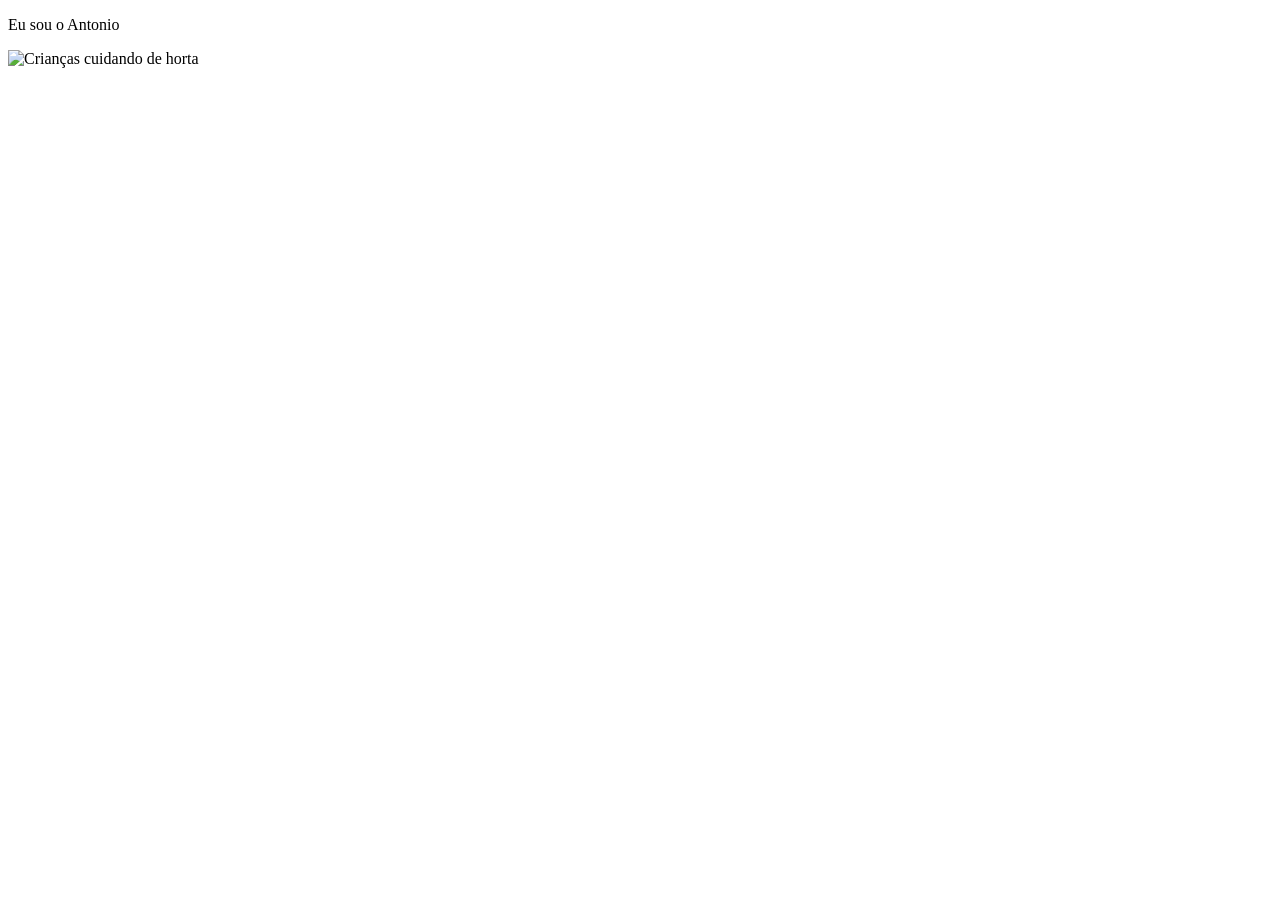
==== index.html @ 40dea9a3 "inicio" ====
<!DOCTYPE html>
<html lang="en">

<head>
    <meta charset="UTF-8">
    <meta name="viewport" content="width=device-width, initial-scale=1.0">
    <title>Document</title>
    
</head>

<body>

    <p> Eu sou o Antonio   </p>
    
    <img src="img/CriancaNaHorta.jpg" alt="Crianças cuidando de horta">



</body>


</html>
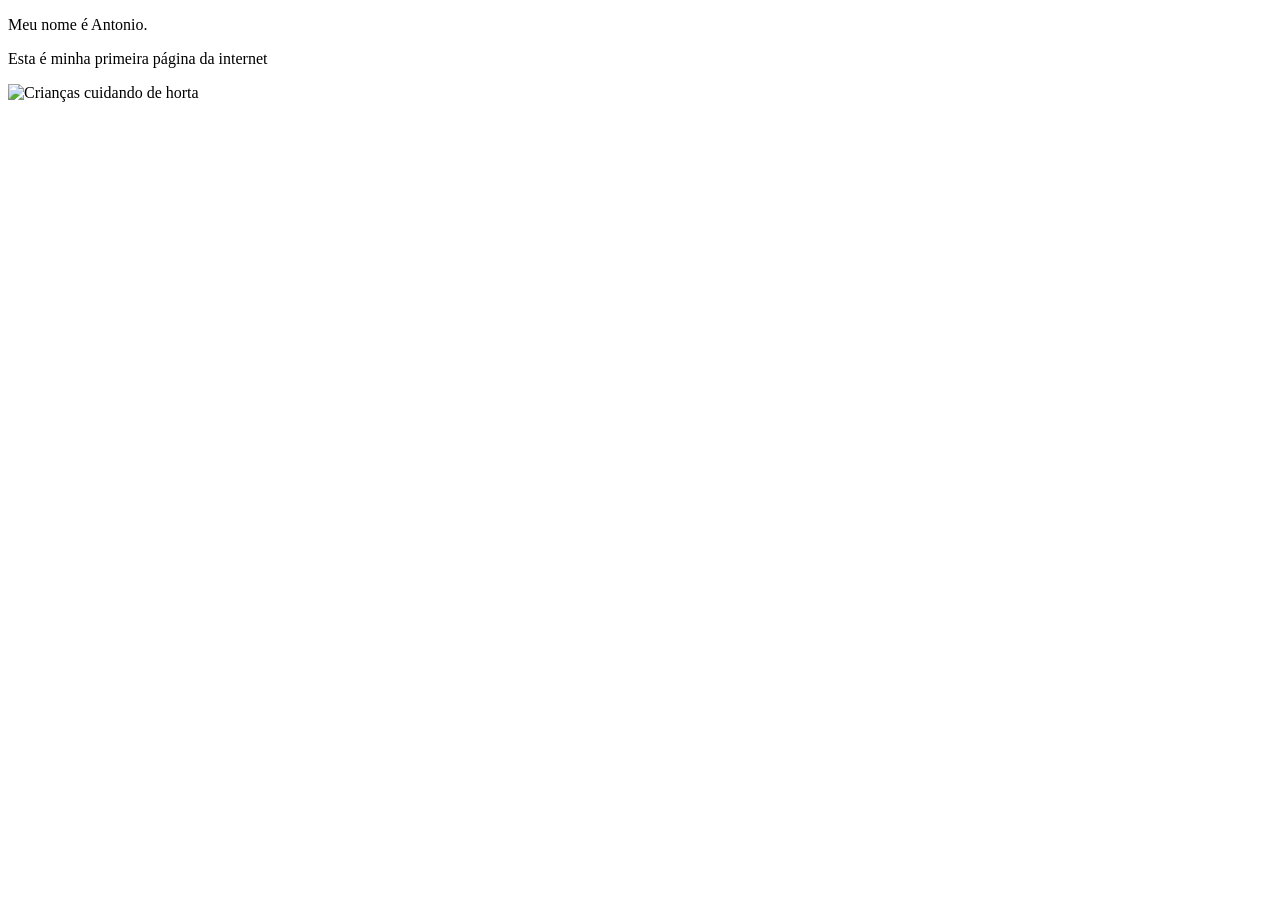
==== commit b2053bea: "." ====
--- a/index.html
+++ b/index.html
@@ -10,8 +10,18 @@
 
 <body>
 
-    <p> Eu sou o Antonio   </p>
+    <p> Meu nome é Antonio.   </p>
+
+    <p> Esta é minha primeira página da internet       </p>
+
+
+
+
+
+
+
     
+
     <img src="img/CriancaNaHorta.jpg" alt="Crianças cuidando de horta">
 
 
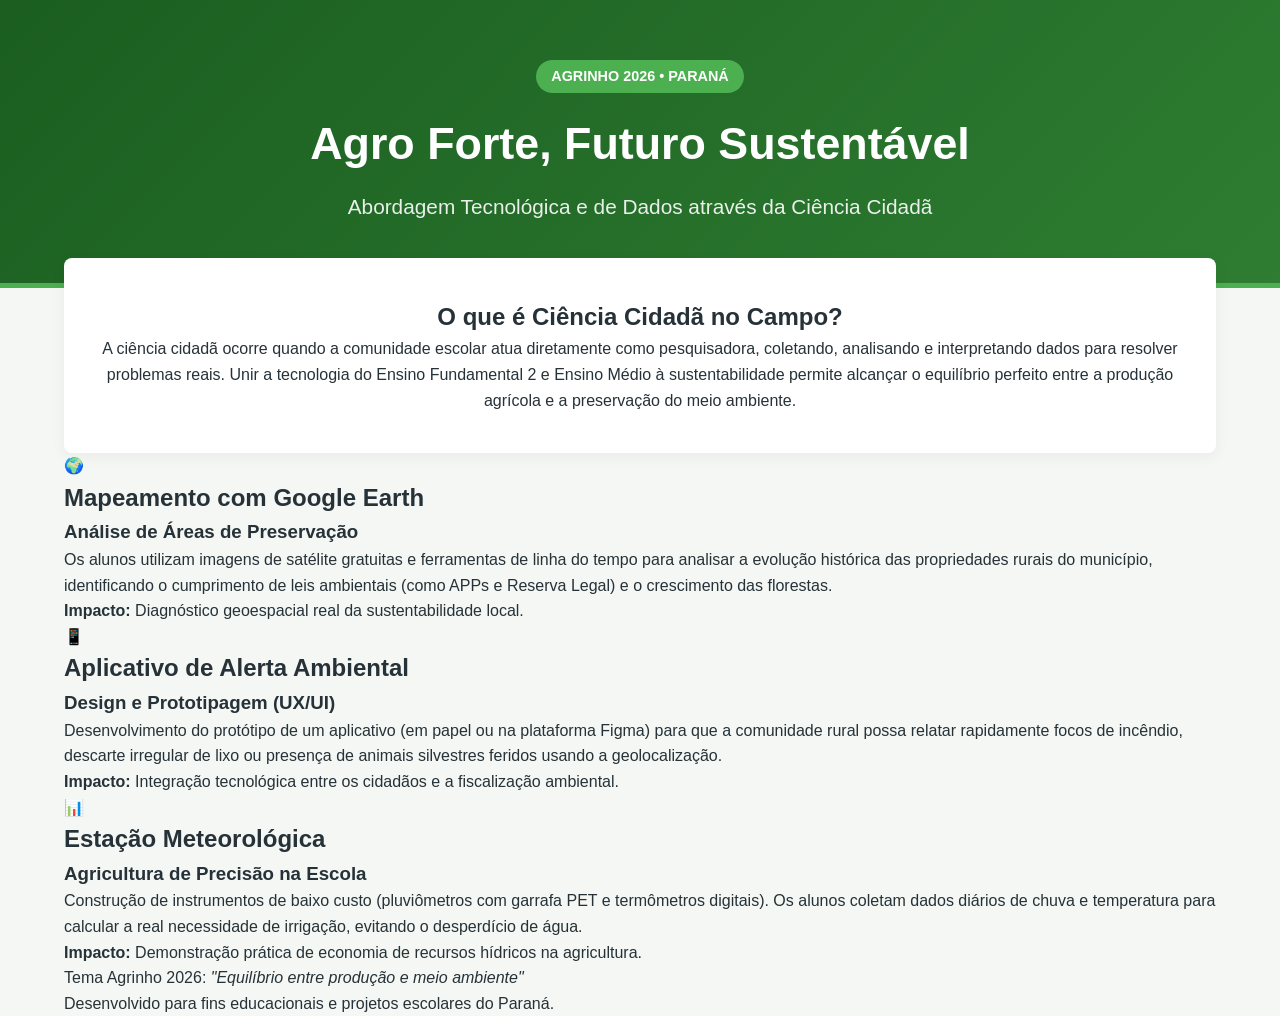
==== commit f76a66ca: "kk" ====
--- a/index.html
+++ b/index.html
@@ -1,32 +1,60 @@
 <!DOCTYPE html>
-<html lang="en">
-
+<html lang="pt-BR">
 <head>
     <meta charset="UTF-8">
     <meta name="viewport" content="width=device-width, initial-scale=1.0">
-    <title>Document</title>
-    
+    <title>Ciência Cidadã no Agro - Agrinho 2026</title>
+    <link rel="stylesheet" href="style.css">
 </head>
-
 <body>
 
-    <p> Meu nome é Antonio.   </p>
+    <header class="main-header">
+        <div class="container">
+            <span class="badge">Agrinho 2026 • Paraná</span>
+            <h1>Agro Forte, Futuro Sustentável</h1>
+            <p class="subtitle">Abordagem Tecnológica e de Dados através da Ciência Cidadã</p>
+        </div>
+    </header>
 
-    <p> Esta é minha primeira página da internet       </p>
+    <section class="intro-section container">
+        <h2>O que é Ciência Cidadã no Campo?</h2>
+        <p>A ciência cidadã ocorre quando a comunidade escolar atua diretamente como pesquisadora, coletando, analisando e interpretando dados para resolver problemas reais. Unir a tecnologia do Ensino Fundamental 2 e Ensino Médio à sustentabilidade permite alcançar o equilíbrio perfeito entre a produção agrícola e a preservação do meio ambiente.</p>
+    </section>
 
+    <main class="projects-section container">
+        
+        <article class="project-card">
+            <div class="card-icon">🌍</div>
+            <h2>Mapeamento com Google Earth</h2>
+            <h3>Análise de Áreas de Preservação</h3>
+            <p>Os alunos utilizam imagens de satélite gratuitas e ferramentas de linha do tempo para analisar a evolução histórica das propriedades rurais do município, identificando o cumprimento de leis ambientais (como APPs e Reserva Legal) e o crescimento das florestas.</p>
+            <div class="impacto"><strong>Impacto:</strong> Diagnóstico geoespacial real da sustentabilidade local.</div>
+        </article>
 
+        <article class="project-card">
+            <div class="card-icon">📱</div>
+            <h2>Aplicativo de Alerta Ambiental</h2>
+            <h3>Design e Prototipagem (UX/UI)</h3>
+            <p>Desenvolvimento do protótipo de um aplicativo (em papel ou na plataforma Figma) para que a comunidade rural possa relatar rapidamente focos de incêndio, descarte irregular de lixo ou presença de animais silvestres feridos usando a geolocalização.</p>
+            <div class="impacto"><strong>Impacto:</strong> Integração tecnológica entre os cidadãos e a fiscalização ambiental.</div>
+        </article>
 
+        <article class="project-card">
+            <div class="card-icon">📊</div>
+            <h2>Estação Meteorológica</h2>
+            <h3>Agricultura de Precisão na Escola</h3>
+            <p>Construção de instrumentos de baixo custo (pluviômetros com garrafa PET e termômetros digitais). Os alunos coletam dados diários de chuva e temperatura para calcular a real necessidade de irrigação, evitando o desperdício de água.</p>
+            <div class="impacto"><strong>Impacto:</strong> Demonstração prática de economia de recursos hídricos na agricultura.</div>
+        </article>
 
+    </main>
 
-
-
-    
-
-    <img src="img/CriancaNaHorta.jpg" alt="Crianças cuidando de horta">
-
-
+    <footer class="main-footer">
+        <div class="container">
+            <p>Tema Agrinho 2026: <em>"Equilíbrio entre produção e meio ambiente"</em></p>
+            <p>Desenvolvido para fins educacionais e projetos escolares do Paraná.</p>
+        </div>
+    </footer>
 
 </body>
-
-
 </html>
--- a/style.css
+++ b/style.css
@@ -0,0 +1,74 @@
+/* Configurações Gerais e Cores */
+:root {
+    --primary-color: #2e7d32;     /* Verde Escuro (Agro/Natureza) */
+    --secondary-color: #4caf50;   /* Verde Claro */
+    --accent-color: #d32f2f;      /* Vermelho para Alertas/Destaques */
+    --text-dark: #263238;         /* Cinza Escuro para textos */
+    --bg-light: #f4f7f4;          /* Fundo acinzentado esverdeado leve */
+    --white: #ffffff;
+}
+
+* {
+    margin: 0;
+    padding: 0;
+    box-sizing: border-box;
+}
+
+body {
+    font-family: 'Segoe UI', Tahoma, Geneva, Verdana, sans-serif;
+    line-height: 1.6;
+    background-color: var(--bg-light);
+    color: var(--text-dark);
+}
+
+.container {
+    width: 90%;
+    max-width: 1200px;
+    margin: 0 auto;
+}
+
+/* Cabeçalho / Banner */
+.main-header {
+    background: linear-gradient(135deg, #1b5e20 0%, #2e7d32 100%);
+    color: var(--white);
+    padding: 60px 0;
+    text-align: center;
+    border-bottom: 5px solid var(--secondary-color);
+}
+
+.main-header h1 {
+    font-size: 2.8rem;
+    margin-bottom: 10px;
+    font-weight: 800;
+}
+
+.main-header .subtitle {
+    font-size: 1.3rem;
+    opacity: 0.9;
+    max-width: 700px;
+    margin: 0 auto;
+}
+
+.badge {
+    background-color: var(--secondary-color);
+    color: var(--white);
+    padding: 5px 15px;
+    border-radius: 20px;
+    font-size: 0.9rem;
+    text-transform: uppercase;
+    font-weight: bold;
+    display: inline-block;
+    margin-bottom: 15px;
+}
+
+/* Introdução */
+.intro-section {
+    padding: 40px 20px;
+    background: var(--white);
+    margin-top: -30px;
+    border-radius: 8px;
+    box-shadow: 0 4px 15px rgba(0,0,0,0.05);
+    text-align: center;
+}
+
+.intro-section
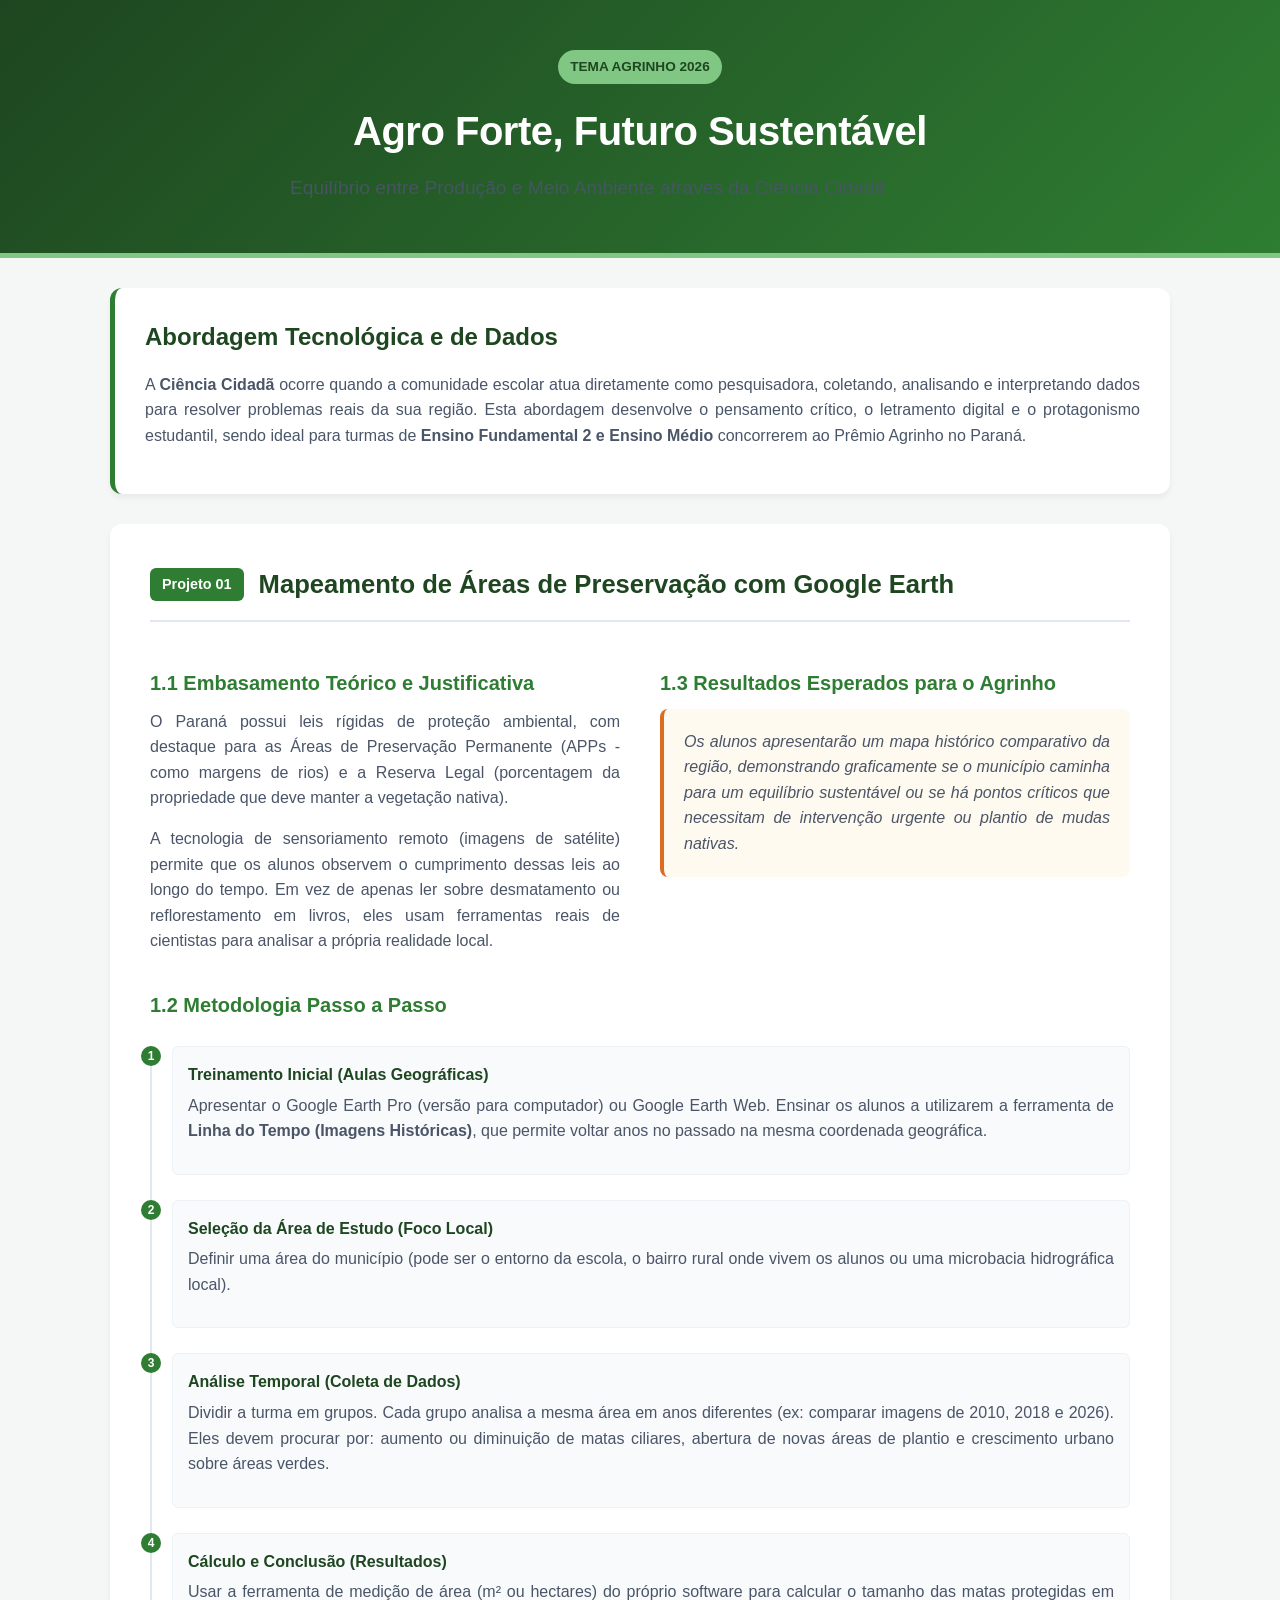
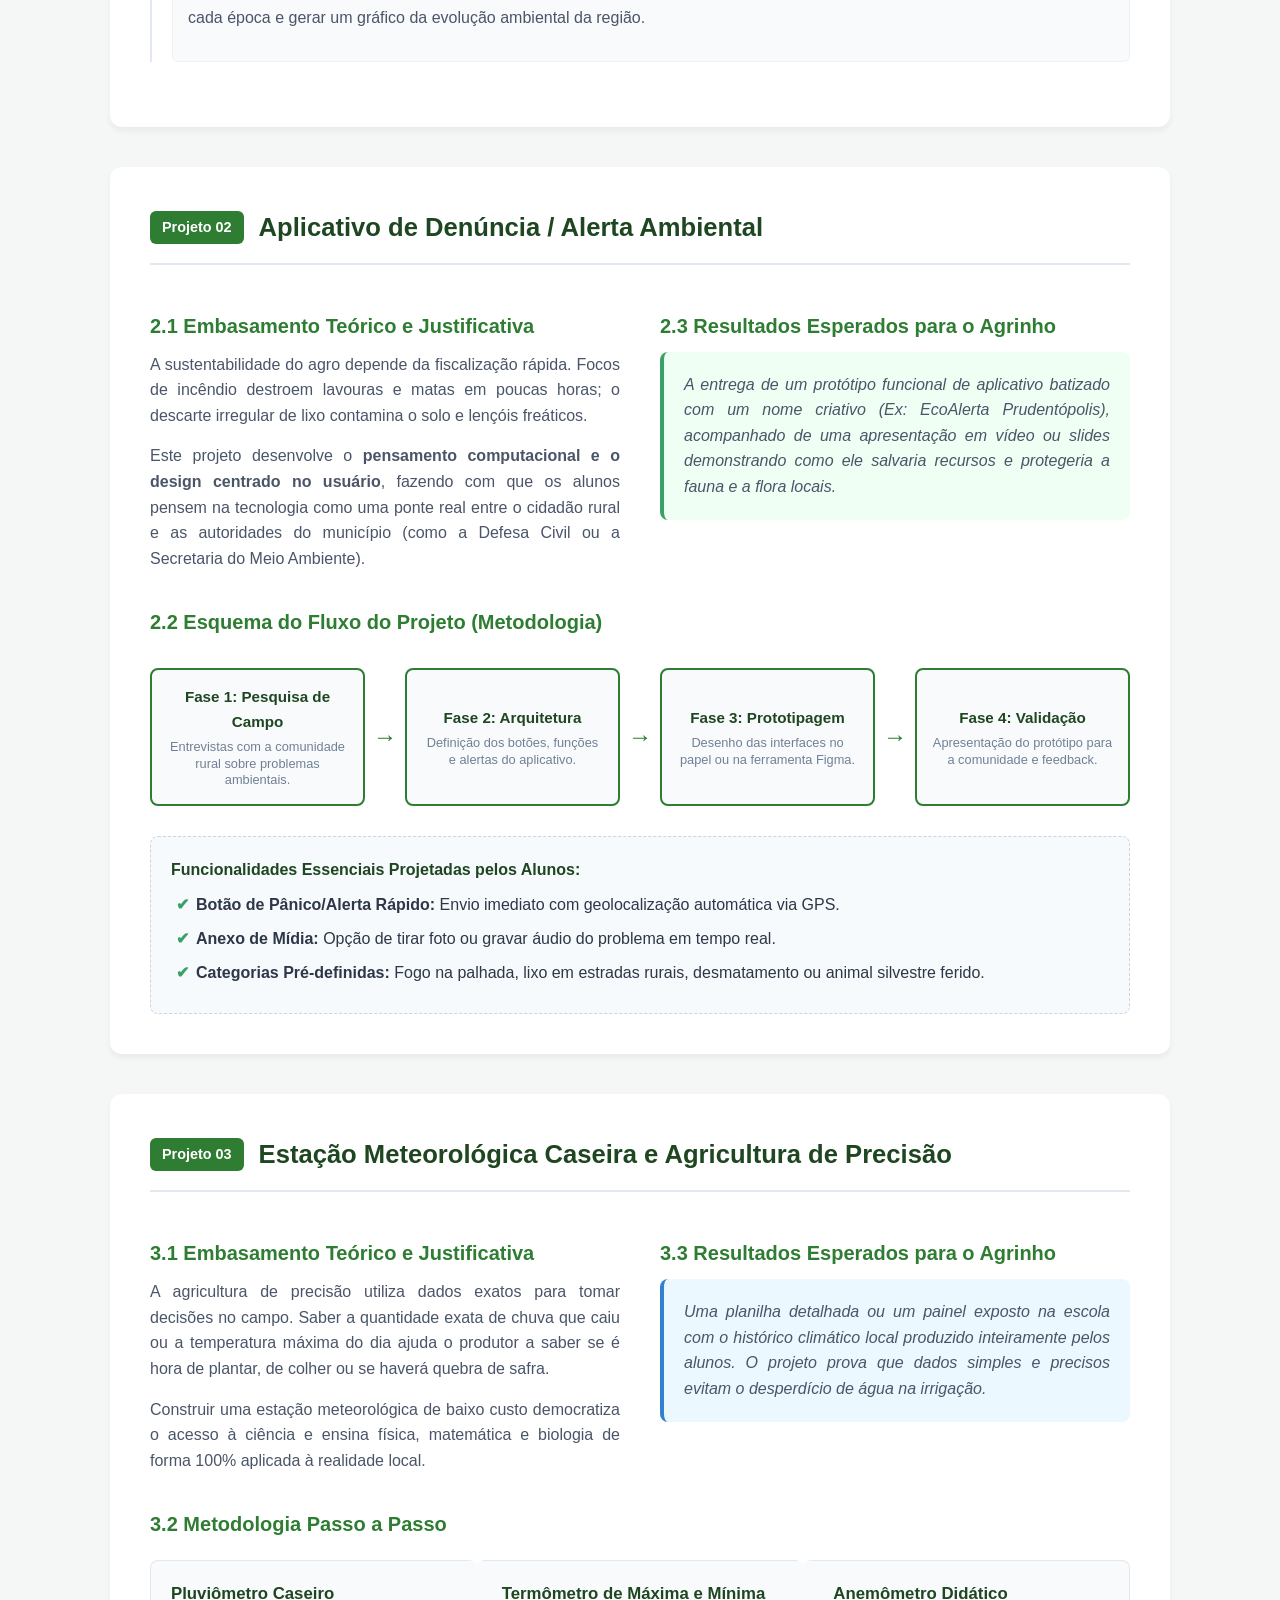
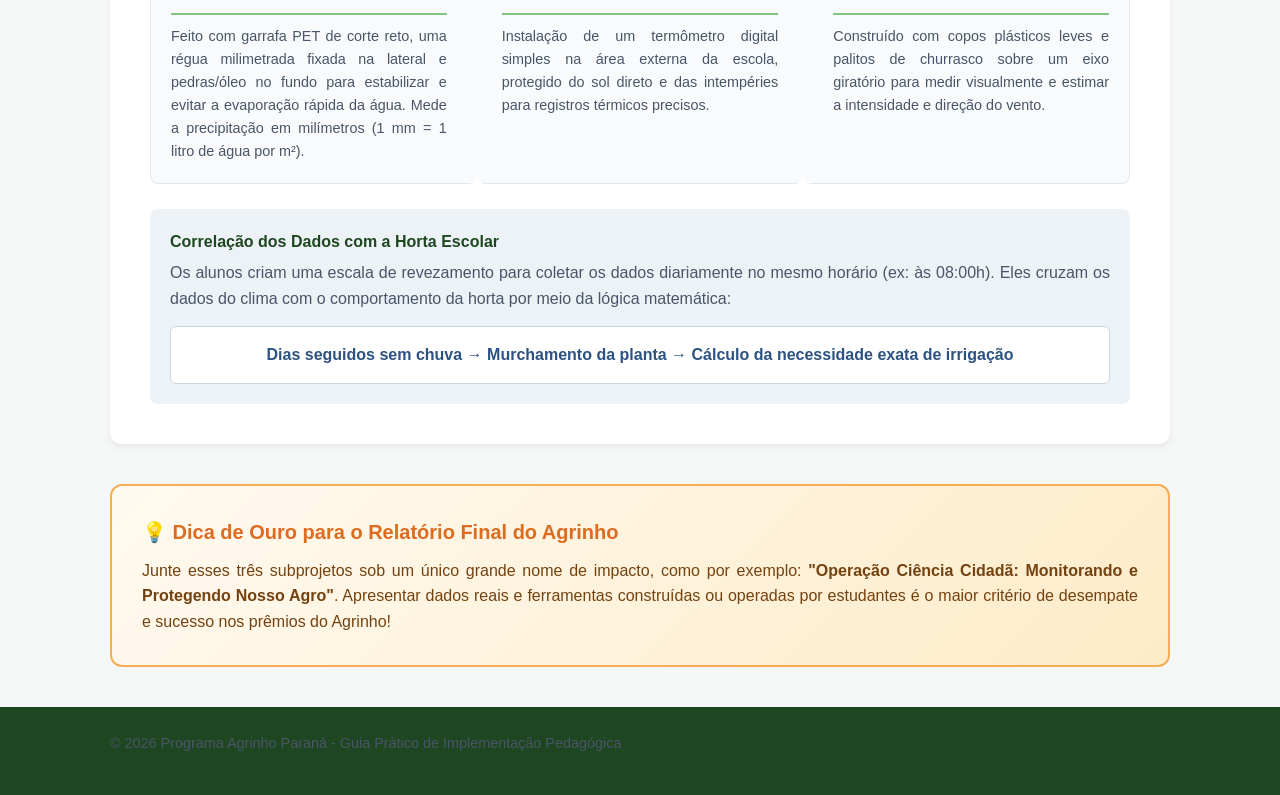
==== commit c4b95907: "mm" ====
--- a/index.html
+++ b/index.html
@@ -3,56 +3,189 @@
 <head>
     <meta charset="UTF-8">
     <meta name="viewport" content="width=device-width, initial-scale=1.0">
-    <title>Ciência Cidadã no Agro - Agrinho 2026</title>
+    <title>Ciência Cidadã no Agrinho 2026 - Paraná</title>
     <link rel="stylesheet" href="style.css">
 </head>
 <body>
 
-    <header class="main-header">
+    <header>
         <div class="container">
-            <span class="badge">Agrinho 2026 • Paraná</span>
+            <span class="badge">Tema Agrinho 2026</span>
             <h1>Agro Forte, Futuro Sustentável</h1>
-            <p class="subtitle">Abordagem Tecnológica e de Dados através da Ciência Cidadã</p>
+            <p class="subtitle">Equilíbrio entre Produção e Meio Ambiente através da Ciência Cidadã</p>
         </div>
     </header>
 
-    <section class="intro-section container">
-        <h2>O que é Ciência Cidadã no Campo?</h2>
-        <p>A ciência cidadã ocorre quando a comunidade escolar atua diretamente como pesquisadora, coletando, analisando e interpretando dados para resolver problemas reais. Unir a tecnologia do Ensino Fundamental 2 e Ensino Médio à sustentabilidade permite alcançar o equilíbrio perfeito entre a produção agrícola e a preservação do meio ambiente.</p>
-    </section>
+    <main class="container">
+        <section class="intro-card">
+            <h2>Abordagem Tecnológica e de Dados</h2>
+            <p>A <strong>Ciência Cidadã</strong> ocorre quando a comunidade escolar atua diretamente como pesquisadora, coletando, analisando e interpretando dados para resolver problemas reais da sua região. Esta abordagem desenvolve o pensamento crítico, o letramento digital e o protagonismo estudantil, sendo ideal para turmas de <strong>Ensino Fundamental 2 e Ensino Médio</strong> concorrerem ao Prêmio Agrinho no Paraná.</p>
+        </section>
 
-    <main class="projects-section container">
-        
-        <article class="project-card">
-            <div class="card-icon">🌍</div>
-            <h2>Mapeamento com Google Earth</h2>
-            <h3>Análise de Áreas de Preservação</h3>
-            <p>Os alunos utilizam imagens de satélite gratuitas e ferramentas de linha do tempo para analisar a evolução histórica das propriedades rurais do município, identificando o cumprimento de leis ambientais (como APPs e Reserva Legal) e o crescimento das florestas.</p>
-            <div class="impacto"><strong>Impacto:</strong> Diagnóstico geoespacial real da sustentabilidade local.</div>
-        </article>
+        <!-- PROJETO 1 -->
+        <section class="project-section">
+            <div class="project-header">
+                <span class="project-number">Projeto 01</span>
+                <h2>Mapeamento de Áreas de Preservação com Google Earth</h2>
+            </div>
+            
+            <div class="grid-2">
+                <div>
+                    <h3>1.1 Embasamento Teórico e Justificativa</h3>
+                    <p>O Paraná possui leis rígidas de proteção ambiental, com destaque para as Áreas de Preservação Permanente (APPs - como margens de rios) e a Reserva Legal (porcentagem da propriedade que deve manter a vegetação nativa).</p>
+                    <p>A tecnologia de sensoriamento remoto (imagens de satélite) permite que os alunos observem o cumprimento dessas leis ao longo do tempo. Em vez de apenas ler sobre desmatamento ou reflorestamento em livros, eles usam ferramentas reais de cientistas para analisar a própria realidade local.</p>
+                </div>
+                <div>
+                    <h3>1.3 Resultados Esperados para o Agrinho</h3>
+                    <div class="callout warning">
+                        <p>Os alunos apresentarão um mapa histórico comparativo da região, demonstrando graficamente se o município caminha para um equilíbrio sustentável ou se há pontos críticos que necessitam de intervenção urgente ou plantio de mudas nativas.</p>
+                    </div>
+                </div>
+            </div>
 
-        <article class="project-card">
-            <div class="card-icon">📱</div>
-            <h2>Aplicativo de Alerta Ambiental</h2>
-            <h3>Design e Prototipagem (UX/UI)</h3>
-            <p>Desenvolvimento do protótipo de um aplicativo (em papel ou na plataforma Figma) para que a comunidade rural possa relatar rapidamente focos de incêndio, descarte irregular de lixo ou presença de animais silvestres feridos usando a geolocalização.</p>
-            <div class="impacto"><strong>Impacto:</strong> Integração tecnológica entre os cidadãos e a fiscalização ambiental.</div>
-        </article>
+            <h3>1.2 Metodologia Passo a Passo</h3>
+            <div class="timeline">
+                <div class="timeline-item">
+                    <div class="timeline-icon">1</div>
+                    <div class="timeline-content">
+                        <h4>Treinamento Inicial (Aulas Geográficas)</h4>
+                        <p>Apresentar o Google Earth Pro (versão para computador) ou Google Earth Web. Ensinar os alunos a utilizarem a ferramenta de <strong>Linha do Tempo (Imagens Históricas)</strong>, que permite voltar anos no passado na mesma coordenada geográfica.</p>
+                    </div>
+                </div>
+                <div class="timeline-item">
+                    <div class="timeline-icon">2</div>
+                    <div class="timeline-content">
+                        <h4>Seleção da Área de Estudo (Foco Local)</h4>
+                        <p>Definir uma área do município (pode ser o entorno da escola, o bairro rural onde vivem os alunos ou uma microbacia hidrográfica local).</p>
+                    </div>
+                </div>
+                <div class="timeline-item">
+                    <div class="timeline-icon">3</div>
+                    <div class="timeline-content">
+                        <h4>Análise Temporal (Coleta de Dados)</h4>
+                        <p>Dividir a turma em grupos. Cada grupo analisa a mesma área em anos diferentes (ex: comparar imagens de 2010, 2018 e 2026). Eles devem procurar por: aumento ou diminuição de matas ciliares, abertura de novas áreas de plantio e crescimento urbano sobre áreas verdes.</p>
+                    </div>
+                </div>
+                <div class="timeline-item">
+                    <div class="timeline-icon">4</div>
+                    <div class="timeline-content">
+                        <h4>Cálculo e Conclusão (Resultados)</h4>
+                        <p>Usar a ferramenta de medição de área (m² ou hectares) do próprio software para calcular o tamanho das matas protegidas em cada época e gerar um gráfico da evolução ambiental da região.</p>
+                    </div>
+                </div>
+            </div>
+        </section>
 
-        <article class="project-card">
-            <div class="card-icon">📊</div>
-            <h2>Estação Meteorológica</h2>
-            <h3>Agricultura de Precisão na Escola</h3>
-            <p>Construção de instrumentos de baixo custo (pluviômetros com garrafa PET e termômetros digitais). Os alunos coletam dados diários de chuva e temperatura para calcular a real necessidade de irrigação, evitando o desperdício de água.</p>
-            <div class="impacto"><strong>Impacto:</strong> Demonstração prática de economia de recursos hídricos na agricultura.</div>
-        </article>
+        <!-- PROJETO 2 -->
+        <section class="project-section">
+            <div class="project-header">
+                <span class="project-number">Projeto 02</span>
+                <h2>Aplicativo de Denúncia / Alerta Ambiental</h2>
+            </div>
 
+            <div class="grid-2">
+                <div>
+                    <h3>2.1 Embasamento Teórico e Justificativa</h3>
+                    <p>A sustentabilidade do agro depende da fiscalização rápida. Focos de incêndio destroem lavouras e matas em poucas horas; o descarte irregular de lixo contamina o solo e lençóis freáticos.</p>
+                    <p>Este projeto desenvolve o <strong>pensamento computacional e o design centrado no usuário</strong>, fazendo com que os alunos pensem na tecnologia como uma ponte real entre o cidadão rural e as autoridades do município (como a Defesa Civil ou a Secretaria do Meio Ambiente).</p>
+                </div>
+                <div>
+                    <h3>2.3 Resultados Esperados para o Agrinho</h3>
+                    <div class="callout success">
+                        <p>A entrega de um protótipo funcional de aplicativo batizado com um nome criativo (Ex: <em>EcoAlerta Prudentópolis</em>), acompanhado de uma apresentação em vídeo ou slides demonstrando como ele salvaria recursos e protegeria a fauna e a flora locais.</p>
+                    </div>
+                </div>
+            </div>
+
+            <h3>2.2 Esquema do Fluxo do Projeto (Metodologia)</h3>
+            <div class="flowchart">
+                <div class="flow-node">
+                    <div class="node-title">Fase 1: Pesquisa de Campo</div>
+                    <div class="node-desc">Entrevistas com a comunidade rural sobre problemas ambientais.</div>
+                </div>
+                <div class="flow-arrow">&rarr;</div>
+                <div class="flow-node">
+                    <div class="node-title">Fase 2: Arquitetura</div>
+                    <div class="node-desc">Definição dos botões, funções e alertas do aplicativo.</div>
+                </div>
+                <div class="flow-arrow">&rarr;</div>
+                <div class="flow-node">
+                    <div class="node-title">Fase 3: Prototipagem</div>
+                    <div class="node-desc">Desenho das interfaces no papel ou na ferramenta Figma.</div>
+                </div>
+                <div class="flow-arrow">&rarr;</div>
+                <div class="flow-node">
+                    <div class="node-title">Fase 4: Validação</div>
+                    <div class="node-desc">Apresentação do protótipo para a comunidade e feedback.</div>
+                </div>
+            </div>
+
+            <div class="app-features">
+                <h4>Funcionalidades Essenciais Projetadas pelos Alunos:</h4>
+                <ul>
+                    <li><strong>Botão de Pânico/Alerta Rápido:</strong> Envio imediato com geolocalização automática via GPS.</li>
+                    <li><strong>Anexo de Mídia:</strong> Opção de tirar foto ou gravar áudio do problema em tempo real.</li>
+                    <li><strong>Categorias Pré-definidas:</strong> Fogo na palhada, lixo em estradas rurais, desmatamento ou animal silvestre ferido.</li>
+                </ul>
+            </div>
+        </section>
+
+        <!-- PROJETO 3 -->
+        <section class="project-section">
+            <div class="project-header">
+                <span class="project-number">Projeto 03</span>
+                <h2>Estação Meteorológica Caseira e Agricultura de Precisão</h2>
+            </div>
+
+            <div class="grid-2">
+                <div>
+                    <h3>3.1 Embasamento Teórico e Justificativa</h3>
+                    <p>A agricultura de precisão utiliza dados exatos para tomar decisões no campo. Saber a quantidade exata de chuva que caiu ou a temperatura máxima do dia ajuda o produtor a saber se é hora de plantar, de colher ou se haverá quebra de safra.</p>
+                    <p>Construir uma estação meteorológica de baixo custo democratiza o acesso à ciência e ensina física, matemática e biologia de forma 100% aplicada à realidade local.</p>
+                </div>
+                <div>
+                    <h3>3.3 Resultados Esperados para o Agrinho</h3>
+                    <div class="callout info">
+                        <p>Uma planilha detalhada ou um painel exposto na escola com o histórico climático local produzido inteiramente pelos alunos. O projeto prova que dados simples e precisos evitam o desperdício de água na irrigação.</p>
+                    </div>
+                </div>
+            </div>
+
+            <h3>3.2 Metodologia Passo a Passo</h3>
+            <div class="instruments-grid">
+                <div class="instrument-card">
+                    <h5>Pluviômetro Caseiro</h5>
+                    <p>Feito com garrafa PET de corte reto, uma régua milimetrada fixada na lateral e pedras/óleo no fundo para estabilizar e evitar a evaporação rápida da água. Mede a precipitação em milímetros (1 mm = 1 litro de água por m²).</p>
+                </div>
+                <div class="instrument-card">
+                    <h5>Termômetro de Máxima e Mínima</h5>
+                    <p>Instalação de um termômetro digital simples na área externa da escola, protegido do sol direto e das intempéries para registros térmicos precisos.</p>
+                </div>
+                <div class="instrument-card">
+                    <h5>Anemômetro Didático</h5>
+                    <p>Construído com copos plásticos leves e palitos de churrasco sobre um eixo giratório para medir visualmente e estimar a intensidade e direção do vento.</p>
+                </div>
+            </div>
+
+            <div class="math-box">
+                <h4>Correlação dos Dados com a Horta Escolar</h4>
+                <p>Os alunos criam uma escala de revezamento para coletar os dados diariamente no mesmo horário (ex: às 08:00h). Eles cruzam os dados do clima com o comportamento da horta por meio da lógica matemática:</p>
+                <div class="formula">
+                    Dias seguidos sem chuva &rarr; Murchamento da planta &rarr; Cálculo da necessidade exata de irrigação
+                </div>
+            </div>
+        </section>
+
+        <!-- DICA DE OURO -->
+        <section class="gold-advice">
+            <h3>💡 Dica de Ouro para o Relatório Final do Agrinho</h3>
+            <p>Junte esses três subprojetos sob um único grande nome de impacto, como por exemplo: <strong>"Operação Ciência Cidadã: Monitorando e Protegendo Nosso Agro"</strong>. Apresentar dados reais e ferramentas construídas ou operadas por estudantes é o maior critério de desempate e sucesso nos prêmios do Agrinho!</p>
+        </section>
     </main>
 
-    <footer class="main-footer">
+    <footer>
         <div class="container">
-            <p>Tema Agrinho 2026: <em>"Equilíbrio entre produção e meio ambiente"</em></p>
-            <p>Desenvolvido para fins educacionais e projetos escolares do Paraná.</p>
+            <p>&copy; 2026 Programa Agrinho Paraná - Guia Prático de Implementação Pedagógica</p>
         </div>
     </footer>
 
--- a/style.css
+++ b/style.css
@@ -1,13 +1,4 @@
-/* Configurações Gerais e Cores */
-:root {
-    --primary-color: #2e7d32;     /* Verde Escuro (Agro/Natureza) */
-    --secondary-color: #4caf50;   /* Verde Claro */
-    --accent-color: #d32f2f;      /* Vermelho para Alertas/Destaques */
-    --text-dark: #263238;         /* Cinza Escuro para textos */
-    --bg-light: #f4f7f4;          /* Fundo acinzentado esverdeado leve */
-    --white: #ffffff;
-}
-
+/* RESET E ESTILOS BÁSICOS */
 * {
     margin: 0;
     padding: 0;
@@ -17,58 +8,356 @@
 body {
     font-family: 'Segoe UI', Tahoma, Geneva, Verdana, sans-serif;
     line-height: 1.6;
-    background-color: var(--bg-light);
-    color: var(--text-dark);
+    background-color: #f4f7f5;
+    color: #2d3748;
 }
 
 .container {
-    width: 90%;
-    max-width: 1200px;
+    width: 100%;
+    max-width: 1100px;
     margin: 0 auto;
-}
-
-/* Cabeçalho / Banner */
-.main-header {
-    background: linear-gradient(135deg, #1b5e20 0%, #2e7d32 100%);
-    color: var(--white);
-    padding: 60px 0;
-    text-align: center;
-    border-bottom: 5px solid var(--secondary-color);
-}
-
-.main-header h1 {
-    font-size: 2.8rem;
+    padding: 0 20px;
+}
+
+/* HEADER */
+header {
+    background: linear-gradient(135deg, #1e4620 0%, #2e7d32 100%);
+    color: #ffffff;
+    padding: 50px 0;
+    text-align: center;
+    border-bottom: 5px solid #81c784;
+}
+
+header h1 {
+    font-size: 2.5rem;
     margin-bottom: 10px;
     font-weight: 800;
-}
-
-.main-header .subtitle {
-    font-size: 1.3rem;
+    letter-spacing: -0.5px;
+}
+
+header .subtitle {
+    font-size: 1.2rem;
     opacity: 0.9;
     max-width: 700px;
     margin: 0 auto;
 }
 
 .badge {
-    background-color: var(--secondary-color);
-    color: var(--white);
-    padding: 5px 15px;
+    background-color: #81c784;
+    color: #1e4620;
+    padding: 6px 12px;
     border-radius: 20px;
-    font-size: 0.9rem;
+    font-size: 0.85rem;
+    font-weight: bold;
     text-transform: uppercase;
-    font-weight: bold;
     display: inline-block;
     margin-bottom: 15px;
 }
 
-/* Introdução */
-.intro-section {
-    padding: 40px 20px;
-    background: var(--white);
-    margin-top: -30px;
-    border-radius: 8px;
-    box-shadow: 0 4px 15px rgba(0,0,0,0.05);
-    text-align: center;
-}
-
-.intro-section+/* INTRO CARD */
+.intro-card {
+    background: #ffffff;
+    padding: 30px;
+    border-radius: 12px;
+    box-shadow: 0 4px 6px rgba(0,0,0,0.05);
+    margin: 30px 0;
+    border-left: 5px solid #2e7d32;
+}
+
+.intro-card h2 {
+    color: #1e4620;
+    margin-bottom: 15px;
+}
+
+/* ESTRUTURA DE PROJETOS */
+.project-section {
+    background: #ffffff;
+    padding: 40px;
+    border-radius: 12px;
+    box-shadow: 0 4px 6px rgba(0,0,0,0.05);
+    margin-bottom: 40px;
+}
+
+.project-header {
+    display: flex;
+    align-items: center;
+    gap: 15px;
+    border-bottom: 2px solid #e2e8f0;
+    padding-bottom: 15px;
+    margin-bottom: 25px;
+}
+
+.project-number {
+    background-color: #2e7d32;
+    color: #ffffff;
+    padding: 5px 12px;
+    border-radius: 6px;
+    font-weight: bold;
+    font-size: 0.9rem;
+}
+
+.project-header h2 {
+    color: #1e4620;
+    font-size: 1.6rem;
+}
+
+h3 {
+    color: #2e7d32;
+    margin: 20px 0 10px 0;
+    font-size: 1.25rem;
+}
+
+h4 {
+    color: #1e4620;
+    margin-bottom: 5px;
+}
+
+p {
+    margin-bottom: 15px;
+    color: #4a5568;
+    text-align: justify;
+}
+
+/* LAYOUT GRID */
+.grid-2 {
+    display: table;
+    width: 100%;
+    table-layout: fixed;
+    margin-bottom: 20px;
+}
+
+.grid-2 > div {
+    display: table-cell;
+    width: 50%;
+    vertical-align: top;
+    padding-right: 20px;
+}
+
+.grid-2 > div:last-child {
+    padding-right: 0;
+    padding-left: 20px;
+}
+
+/* CALLOUTS (CAIXAS DE DESTAQUE) */
+.callout {
+    padding: 20px;
+    border-radius: 8px;
+    height: 100%;
+    border-left: 4px solid;
+}
+
+.callout p {
+    margin-bottom: 0;
+    font-style: italic;
+}
+
+.callout.warning {
+    background-color: #fffaf0;
+    border-color: #dd6b20;
+    color: #9c4221;
+}
+
+.callout.success {
+    background-color: #f0fff4;
+    border-color: #38a169;
+    color: #22543d;
+}
+
+.callout.info {
+    background-color: #ebf8ff;
+    border-color: #3182ce;
+    color: #2a4365;
+}
+
+/* CRONOGRAMA / TIMELINE */
+.timeline {
+    margin: 25px 0;
+    position: relative;
+    border-left: 2px solid #e2e8f0;
+    padding-left: 20px;
+}
+
+.timeline-item {
+    position: relative;
+    margin-bottom: 25px;
+}
+
+.timeline-item:last-child {
+    margin-bottom: 0;
+}
+
+.timeline-icon {
+    position: absolute;
+    left: -31px;
+    top: 0;
+    background: #2e7d32;
+    color: white;
+    width: 20px;
+    height: 20px;
+    border-radius: 50%;
+    text-align: center;
+    font-size: 0.75rem;
+    line-height: 20px;
+    font-weight: bold;
+}
+
+.timeline-content {
+    background: #f8fafc;
+    padding: 15px;
+    border-radius: 6px;
+    border: 1px solid #edf2f7;
+}
+
+/* ESQUEMA / FLUXOGRAMA */
+.flowchart {
+    display: table;
+    width: 100%;
+    margin: 30px 0;
+    table-layout: fixed;
+    text-align: center;
+}
+
+.flow-node {
+    display: table-cell;
+    background: #f8fafc;
+    border: 2px solid #2e7d32;
+    border-radius: 8px;
+    padding: 15px;
+    vertical-align: middle;
+}
+
+.flow-arrow {
+    display: table-cell;
+    width: 40px;
+    font-size: 1.5rem;
+    color: #2e7d32;
+    vertical-align: middle;
+    font-weight: bold;
+}
+
+.node-title {
+    font-weight: bold;
+    color: #1e4620;
+    margin-bottom: 5px;
+    font-size: 0.95rem;
+}
+
+.node-desc {
+    font-size: 0.8rem;
+    color: #718096;
+    line-height: 1.3;
+}
+
+/* LISTAS DE ATRIBUTOS DO APP */
+.app-features {
+    background-color: #f7fafc;
+    padding: 20px;
+    border-radius: 8px;
+    margin-top: 20px;
+    border: 1px dashed #cbd5e0;
+}
+
+.app-features h4 {
+    margin-bottom: 10px;
+}
+
+.app-features ul {
+    list-style-type: none;
+    padding-left: 5px;
+}
+
+.app-features li {
+    margin-bottom: 8px;
+    position: relative;
+    padding-left: 20px;
+}
+
+.app-features li::before {
+    content: "✔";
+    position: absolute;
+    left: 0;
+    color: #38a169;
+    font-weight: bold;
+}
+
+/* MATEMÁTICA E INSTRUMENTOS */
+.instruments-grid {
+    display: table;
+    width: 100%;
+    table-layout: fixed;
+    margin: 20px 0;
+}
+
+.instrument-card {
+    display: table-cell;
+    background: #f8fafc;
+    padding: 20px;
+    border-radius: 8px;
+    border: 1px solid #e2e8f0;
+    margin: 0 10px;
+}
+
+/* Hack para espaçamento de células em tabelas simulando grid */
+.instrument-card:first-child { border-right: 10px solid transparent; }
+.instrument-card:nth-child(2) { border-right: 5px solid transparent; border-left: 5px solid transparent; }
+.instrument-card:last-child { border-left: 10px solid transparent; }
+
+.instrument-card h5 {
+    color: #1e4620;
+    font-size: 1.05rem;
+    margin-bottom: 10px;
+    border-bottom: 2px solid #81c784;
+    padding-bottom: 5px;
+}
+
+.instrument-card p {
+    font-size: 0.9rem;
+    margin-bottom: 0;
+}
+
+.math-box {
+    background: #edf2f7;
+    padding: 20px;
+    border-radius: 8px;
+    margin-top: 25px;
+}
+
+.formula {
+    background: #ffffff;
+    padding: 15px;
+    border-radius: 6px;
+    text-align: center;
+    font-weight: bold;
+    color: #2c5282;
+    border: 1px solid #cbd5e0;
+    margin-top: 10px;
+}
+
+/* DICA DE OURO BANNER */
+.gold-advice {
+    background: linear-gradient(135deg, #fffaf0 0%, #feebc8 100%);
+    border: 2px solid #f6ad55;
+    padding: 30px;
+    border-radius: 12px;
+    margin: 40px 0;
+}
+
+.gold-advice h3 {
+    color: #dd6b20;
+    margin-top: 0;
+}
+
+.gold-advice p {
+    color: #744210;
+    margin-bottom: 0;
+}
+
+/* FOOTER */
+footer {
+    background-color: #1e4620;
+    color: #a0aec0;
+    text-align: center;
+    padding: 25px 0;
+    font-size: 0.9rem;
+    margin-top: 6px;
+}
